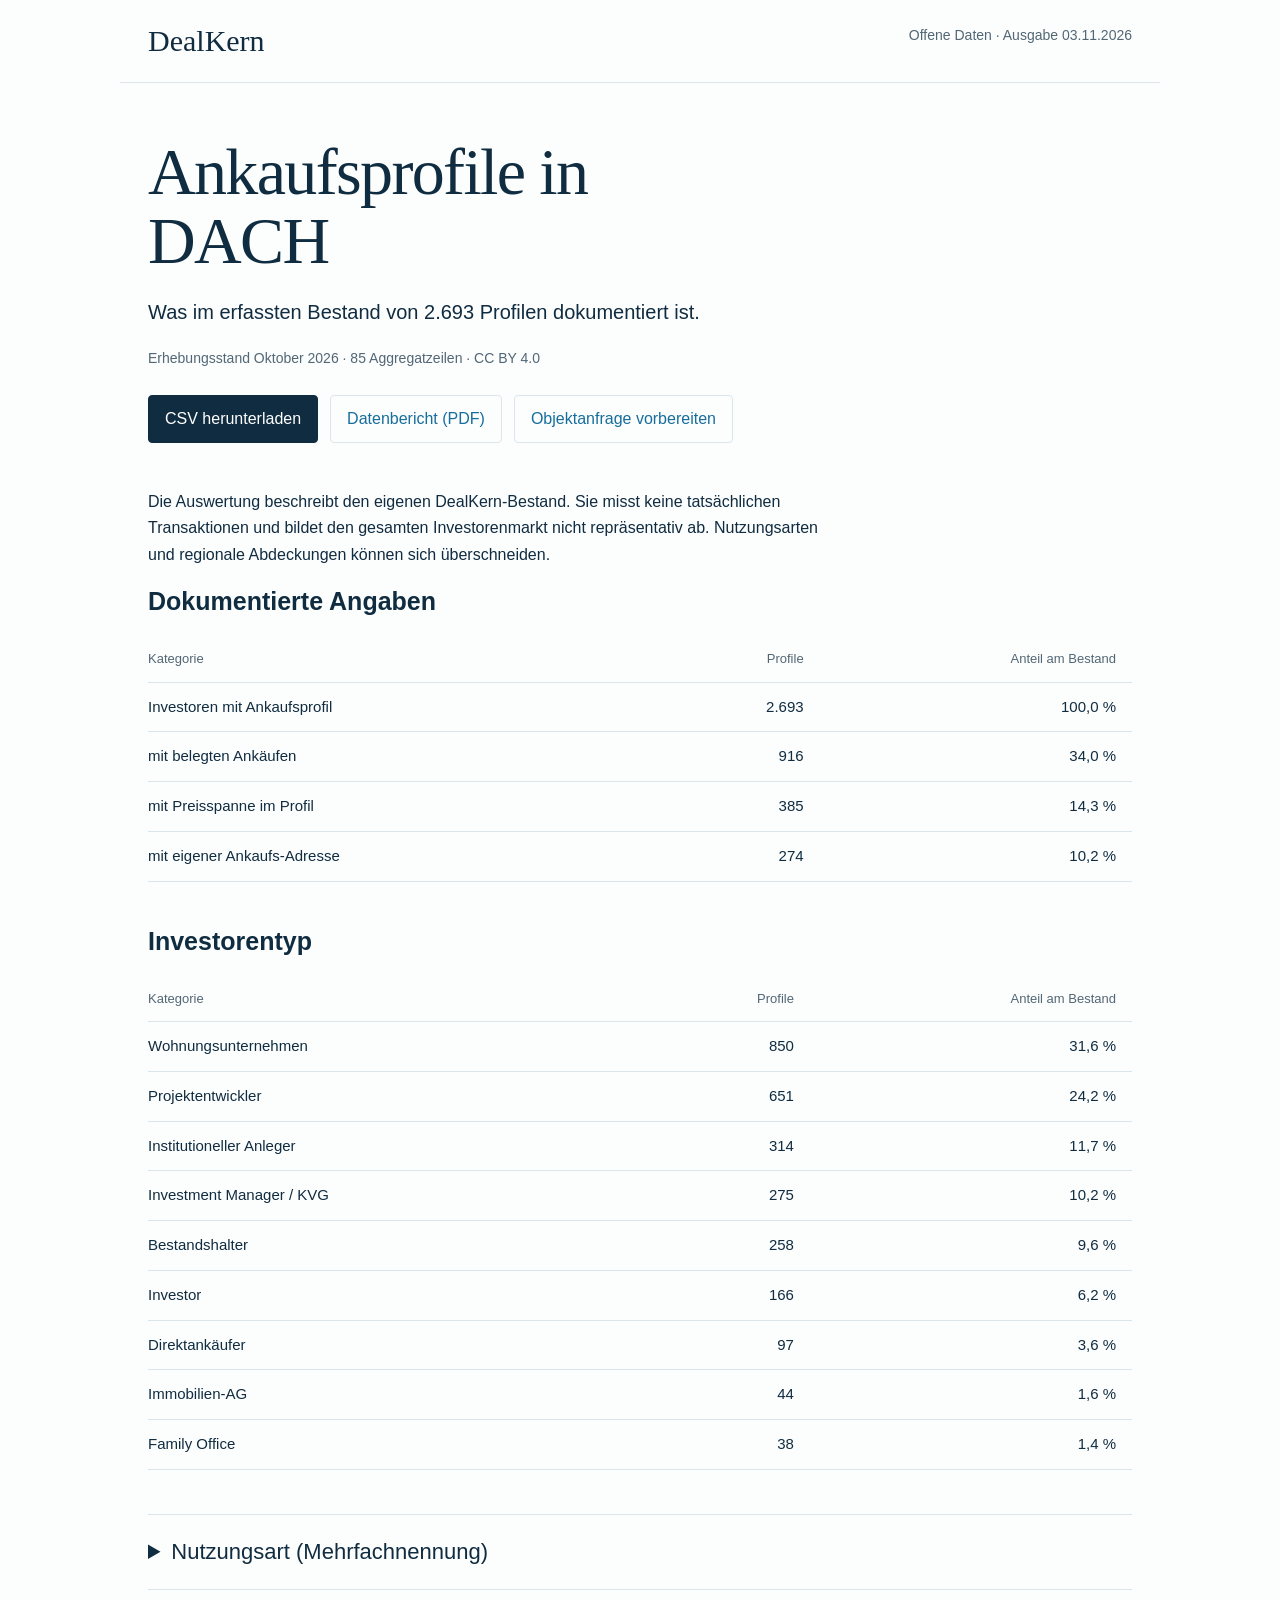
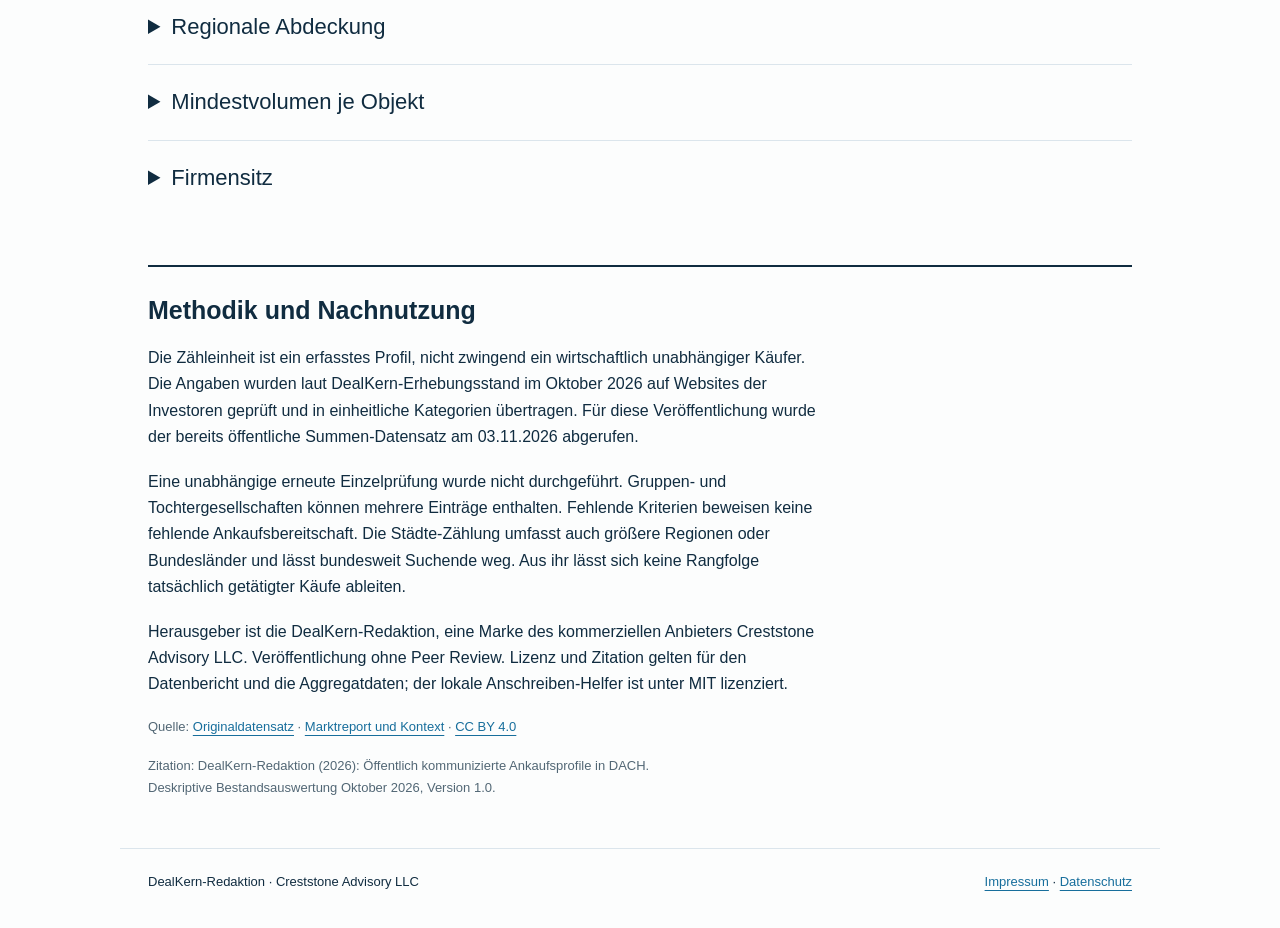
==== docs/index.html @ 505f051b "Publish aggregate research data and local inquiry helper" ====
<!doctype html><html lang="de"><head><meta charset="utf-8"><meta name="viewport" content="width=device-width,initial-scale=1"><title>Ankaufsprofile DACH 2026: offene Aggregatdaten | DealKern</title><meta name="description" content="85 offene Aggregatzeilen zu 2.693 erfassten Ankaufsprofilen: Investorentypen, Nutzungsarten und dokumentierte Kriterien. Mit Methodik, CSV und Datenbericht."><style>
:root{--ink:#102c40;--muted:#526775;--line:#dbe5ec;--accent:#176e9c}*{box-sizing:border-box}body{margin:0;color:var(--ink);background:#fcfdfd;font:16px/1.65 -apple-system,BlinkMacSystemFont,"Segoe UI",sans-serif}header,main,footer{max-width:1040px;margin:auto;padding-left:28px;padding-right:28px}header{padding-top:24px;padding-bottom:24px;display:flex;justify-content:space-between;gap:20px;border-bottom:1px solid var(--line)}.brand{font:30px Georgia,serif;color:var(--ink);text-decoration:none}.meta{color:var(--muted);font-size:14px}main{padding-top:54px}h1{font:clamp(38px,6vw,66px)/1.05 Georgia,serif;letter-spacing:-.025em;max-width:16ch;margin:0 0 20px}h2{font-size:25px;line-height:1.2;margin:0 0 20px;font-weight:600}p{max-width:76ch;margin:0 0 18px}.lede{font-size:20px;max-width:65ch}.actions{display:flex;flex-wrap:wrap;gap:12px;margin:25px 0 46px}a{color:var(--accent);text-underline-offset:4px}.actions a{padding:10px 16px;border:1px solid var(--line);border-radius:4px;text-decoration:none}.actions a:first-child{background:var(--ink);border-color:var(--ink);color:white}section{margin:0 0 44px}.scroll{overflow:auto}table{border-collapse:collapse;width:100%;font-size:15px}th,td{padding:12px 16px 12px 0;border-bottom:1px solid var(--line);text-align:left}thead th{font-size:13px;color:var(--muted);font-weight:500}tbody th{font-weight:400}td{text-align:right;font-variant-numeric:tabular-nums;white-space:nowrap}thead th:not(:first-child){text-align:right}details{border-top:1px solid var(--line);padding:19px 0}summary{font-size:22px;cursor:pointer}details .scroll{margin:20px 0}.method{border-top:2px solid var(--ink);padding-top:28px;margin-top:50px}.small{font-size:13px;color:var(--muted)}footer{margin-top:50px;padding-top:22px;padding-bottom:35px;border-top:1px solid var(--line);font-size:13px;display:flex;justify-content:space-between;gap:15px}a:focus-visible,summary:focus-visible{outline:2px solid var(--accent);outline-offset:5px}@media(max-width:600px){header,main,footer{padding-left:20px;padding-right:20px}header{flex-direction:column;gap:5px}main{padding-top:35px}.lede{font-size:18px}footer{flex-direction:column}th,td{font-size:13px}}@media(prefers-reduced-motion:no-preference){a{transition:background .12s,color .12s}}
</style></head><body><header><a class="brand" href="https://dealkern.com/?utm_source=github&utm_medium=referral&utm_campaign=offene-daten-2026">DealKern</a><span class="meta">Offene Daten · Ausgabe 03.11.2026</span></header><main><h1>Ankaufsprofile in DACH</h1><p class="lede">Was im erfassten Bestand von 2.693 Profilen dokumentiert ist.</p><p class="meta">Erhebungsstand Oktober 2026 · 85 Aggregatzeilen · CC BY 4.0</p><div class="actions"><a href="data/investorenmarkt-dach-2026.csv" download>CSV herunterladen</a><a href="data/ankaufsprofile-dach-2026-datenbericht.pdf">Datenbericht (PDF)</a><a href="objektanfrage/">Objektanfrage vorbereiten</a></div><p>Die Auswertung beschreibt den eigenen DealKern-Bestand. Sie misst keine tatsächlichen Transaktionen und bildet den gesamten Investorenmarkt nicht repräsentativ ab. Nutzungsarten und regionale Abdeckungen können sich überschneiden.</p><section><h2>Dokumentierte Angaben</h2><div class="scroll"><table><thead><tr><th>Kategorie</th><th>Profile</th><th>Anteil am Bestand</th></tr></thead><tbody><tr><th scope="row">Investoren mit Ankaufsprofil</th><td>2.693</td><td>100,0 %</td></tr><tr><th scope="row">mit belegten Ankäufen</th><td>916</td><td>34,0 %</td></tr><tr><th scope="row">mit Preisspanne im Profil</th><td>385</td><td>14,3 %</td></tr><tr><th scope="row">mit eigener Ankaufs-Adresse</th><td>274</td><td>10,2 %</td></tr></tbody></table></div></section><section><h2>Investorentyp</h2><div class="scroll"><table><thead><tr><th>Kategorie</th><th>Profile</th><th>Anteil am Bestand</th></tr></thead><tbody><tr><th scope="row">Wohnungsunternehmen</th><td>850</td><td>31,6 %</td></tr><tr><th scope="row">Projektentwickler</th><td>651</td><td>24,2 %</td></tr><tr><th scope="row">Institutioneller Anleger</th><td>314</td><td>11,7 %</td></tr><tr><th scope="row">Investment Manager / KVG</th><td>275</td><td>10,2 %</td></tr><tr><th scope="row">Bestandshalter</th><td>258</td><td>9,6 %</td></tr><tr><th scope="row">Investor</th><td>166</td><td>6,2 %</td></tr><tr><th scope="row">Direktankäufer</th><td>97</td><td>3,6 %</td></tr><tr><th scope="row">Immobilien-AG</th><td>44</td><td>1,6 %</td></tr><tr><th scope="row">Family Office</th><td>38</td><td>1,4 %</td></tr></tbody></table></div></section><details><summary>Nutzungsart (Mehrfachnennung)</summary><div class="scroll"><table><thead><tr><th>Kategorie</th><th>Profile</th><th>Anteil am Bestand</th></tr></thead><tbody><tr><th scope="row">Wohnen</th><td>1.984</td><td>73,7 %</td></tr><tr><th scope="row">Grundstücke/Projektentwicklung</th><td>713</td><td>26,5 %</td></tr><tr><th scope="row">Gewerbe/Unternehmensimmobilien</th><td>624</td><td>23,2 %</td></tr><tr><th scope="row">Büro</th><td>398</td><td>14,8 %</td></tr><tr><th scope="row">Mixed-Use</th><td>317</td><td>11,8 %</td></tr><tr><th scope="row">Einzelhandel</th><td>290</td><td>10,8 %</td></tr><tr><th scope="row">Logistik/Light Industrial</th><td>268</td><td>10,0 %</td></tr><tr><th scope="row">Hotel</th><td>203</td><td>7,5 %</td></tr><tr><th scope="row">Gesundheit/Pflege</th><td>161</td><td>6,0 %</td></tr><tr><th scope="row">Spezialimmobilien</th><td>107</td><td>4,0 %</td></tr><tr><th scope="row">Studentenwohnen</th><td>93</td><td>3,5 %</td></tr><tr><th scope="row">Micro-/Serviced Apartments</th><td>79</td><td>2,9 %</td></tr><tr><th scope="row">Parken</th><td>51</td><td>1,9 %</td></tr><tr><th scope="row">Infrastruktur/Energie</th><td>13</td><td>0,5 %</td></tr></tbody></table></div></details><details><summary>Regionale Abdeckung</summary><div class="scroll"><table><thead><tr><th>Kategorie</th><th>Profile</th><th>Anteil am Bestand</th></tr></thead><tbody><tr><th scope="row">Köln</th><td>283</td><td>10,5 %</td></tr><tr><th scope="row">Düsseldorf</th><td>281</td><td>10,4 %</td></tr><tr><th scope="row">München</th><td>272</td><td>10,1 %</td></tr><tr><th scope="row">Berlin</th><td>244</td><td>9,1 %</td></tr><tr><th scope="row">Stuttgart</th><td>236</td><td>8,8 %</td></tr><tr><th scope="row">Bonn</th><td>233</td><td>8,7 %</td></tr><tr><th scope="row">Essen</th><td>224</td><td>8,3 %</td></tr><tr><th scope="row">Duisburg</th><td>224</td><td>8,3 %</td></tr><tr><th scope="row">Münster</th><td>223</td><td>8,3 %</td></tr><tr><th scope="row">Dortmund</th><td>221</td><td>8,2 %</td></tr><tr><th scope="row">Bochum</th><td>221</td><td>8,2 %</td></tr><tr><th scope="row">Aachen</th><td>221</td><td>8,2 %</td></tr><tr><th scope="row">Wuppertal</th><td>220</td><td>8,2 %</td></tr><tr><th scope="row">Bielefeld</th><td>211</td><td>7,8 %</td></tr><tr><th scope="row">Nürnberg</th><td>194</td><td>7,2 %</td></tr><tr><th scope="row">Frankfurt</th><td>182</td><td>6,8 %</td></tr><tr><th scope="row">Mannheim</th><td>180</td><td>6,7 %</td></tr><tr><th scope="row">Karlsruhe</th><td>175</td><td>6,5 %</td></tr><tr><th scope="row">Augsburg</th><td>175</td><td>6,5 %</td></tr><tr><th scope="row">Regensburg</th><td>174</td><td>6,5 %</td></tr><tr><th scope="row">Heidelberg</th><td>172</td><td>6,4 %</td></tr><tr><th scope="row">Hamburg</th><td>170</td><td>6,3 %</td></tr><tr><th scope="row">Freiburg</th><td>168</td><td>6,2 %</td></tr><tr><th scope="row">Leipzig</th><td>136</td><td>5,1 %</td></tr><tr><th scope="row">Potsdam</th><td>132</td><td>4,9 %</td></tr><tr><th scope="row">Hannover</th><td>113</td><td>4,2 %</td></tr><tr><th scope="row">Wiesbaden</th><td>112</td><td>4,2 %</td></tr><tr><th scope="row">Dresden</th><td>106</td><td>3,9 %</td></tr><tr><th scope="row">Darmstadt</th><td>101</td><td>3,8 %</td></tr><tr><th scope="row">Erfurt</th><td>86</td><td>3,2 %</td></tr><tr><th scope="row">Braunschweig</th><td>84</td><td>3,1 %</td></tr><tr><th scope="row">Mainz</th><td>79</td><td>2,9 %</td></tr><tr><th scope="row">Jena</th><td>73</td><td>2,7 %</td></tr><tr><th scope="row">Wien</th><td>71</td><td>2,6 %</td></tr><tr><th scope="row">Chemnitz</th><td>68</td><td>2,5 %</td></tr><tr><th scope="row">Halle</th><td>67</td><td>2,5 %</td></tr><tr><th scope="row">Magdeburg</th><td>65</td><td>2,4 %</td></tr><tr><th scope="row">Rostock</th><td>61</td><td>2,3 %</td></tr><tr><th scope="row">Bremen</th><td>54</td><td>2,0 %</td></tr><tr><th scope="row">Kiel</th><td>52</td><td>1,9 %</td></tr><tr><th scope="row">Lübeck</th><td>46</td><td>1,7 %</td></tr><tr><th scope="row">Graz</th><td>22</td><td>0,8 %</td></tr><tr><th scope="row">Zürich</th><td>20</td><td>0,7 %</td></tr><tr><th scope="row">Linz</th><td>12</td><td>0,4 %</td></tr><tr><th scope="row">Salzburg</th><td>7</td><td>0,3 %</td></tr><tr><th scope="row">Bern</th><td>6</td><td>0,2 %</td></tr><tr><th scope="row">Basel</th><td>5</td><td>0,2 %</td></tr></tbody></table></div></details><details><summary>Mindestvolumen je Objekt</summary><div class="scroll"><table><thead><tr><th>Kategorie</th><th>Profile</th><th>Anteil am Bestand</th></tr></thead><tbody><tr><th scope="row">unter 1 Mio. €</th><td>53</td><td>2,0 %</td></tr><tr><th scope="row">1 bis unter 5 Mio. €</th><td>118</td><td>4,4 %</td></tr><tr><th scope="row">5 bis unter 10 Mio. €</th><td>59</td><td>2,2 %</td></tr><tr><th scope="row">10 bis unter 25 Mio. €</th><td>81</td><td>3,0 %</td></tr><tr><th scope="row">25 Mio. € und mehr</th><td>10</td><td>0,4 %</td></tr></tbody></table></div></details><details><summary>Firmensitz</summary><div class="scroll"><table><thead><tr><th>Kategorie</th><th>Profile</th><th>Anteil am Bestand</th></tr></thead><tbody><tr><th scope="row">Deutschland</th><td>2.129</td><td>79,1 %</td></tr><tr><th scope="row">Österreich</th><td>294</td><td>10,9 %</td></tr><tr><th scope="row">Schweiz</th><td>131</td><td>4,9 %</td></tr><tr><th scope="row">anderes Land</th><td>85</td><td>3,2 %</td></tr><tr><th scope="row">unbekannt</th><td>42</td><td>1,6 %</td></tr><tr><th scope="row">Luxemburg</th><td>12</td><td>0,4 %</td></tr></tbody></table></div></details><section class="method" id="methodik"><h2>Methodik und Nachnutzung</h2><p>Die Zähleinheit ist ein erfasstes Profil, nicht zwingend ein wirtschaftlich unabhängiger Käufer. Die Angaben wurden laut DealKern-Erhebungsstand im Oktober 2026 auf Websites der Investoren geprüft und in einheitliche Kategorien übertragen. Für diese Veröffentlichung wurde der bereits öffentliche Summen-Datensatz am 03.11.2026 abgerufen.</p><p>Eine unabhängige erneute Einzelprüfung wurde nicht durchgeführt. Gruppen- und Tochtergesellschaften können mehrere Einträge enthalten. Fehlende Kriterien beweisen keine fehlende Ankaufsbereitschaft. Die Städte-Zählung umfasst auch größere Regionen oder Bundesländer und lässt bundesweit Suchende weg. Aus ihr lässt sich keine Rangfolge tatsächlich getätigter Käufe ableiten.</p><p>Herausgeber ist die DealKern-Redaktion, eine Marke des kommerziellen Anbieters Creststone Advisory LLC. Veröffentlichung ohne Peer Review. Lizenz und Zitation gelten für den Datenbericht und die Aggregatdaten; der lokale Anschreiben-Helfer ist unter MIT lizenziert.</p><p class="small">Quelle: <a href="https://dealkern.com/daten/investorenmarkt-2026.csv">Originaldatensatz</a> · <a href="https://dealkern.com/marktreport-2026?utm_source=github&utm_medium=referral&utm_campaign=offene-daten-2026">Marktreport und Kontext</a> · <a href="https://creativecommons.org/licenses/by/4.0/">CC BY 4.0</a></p><p class="small">Zitation: DealKern-Redaktion (2026): Öffentlich kommunizierte Ankaufsprofile in DACH. Deskriptive Bestandsauswertung Oktober 2026, Version 1.0.</p></section></main><footer><span>DealKern-Redaktion · Creststone Advisory LLC</span><span><a href="https://dealkern.com/impressum">Impressum</a> · <a href="https://dealkern.com/datenschutz">Datenschutz</a></span></footer></body></html>
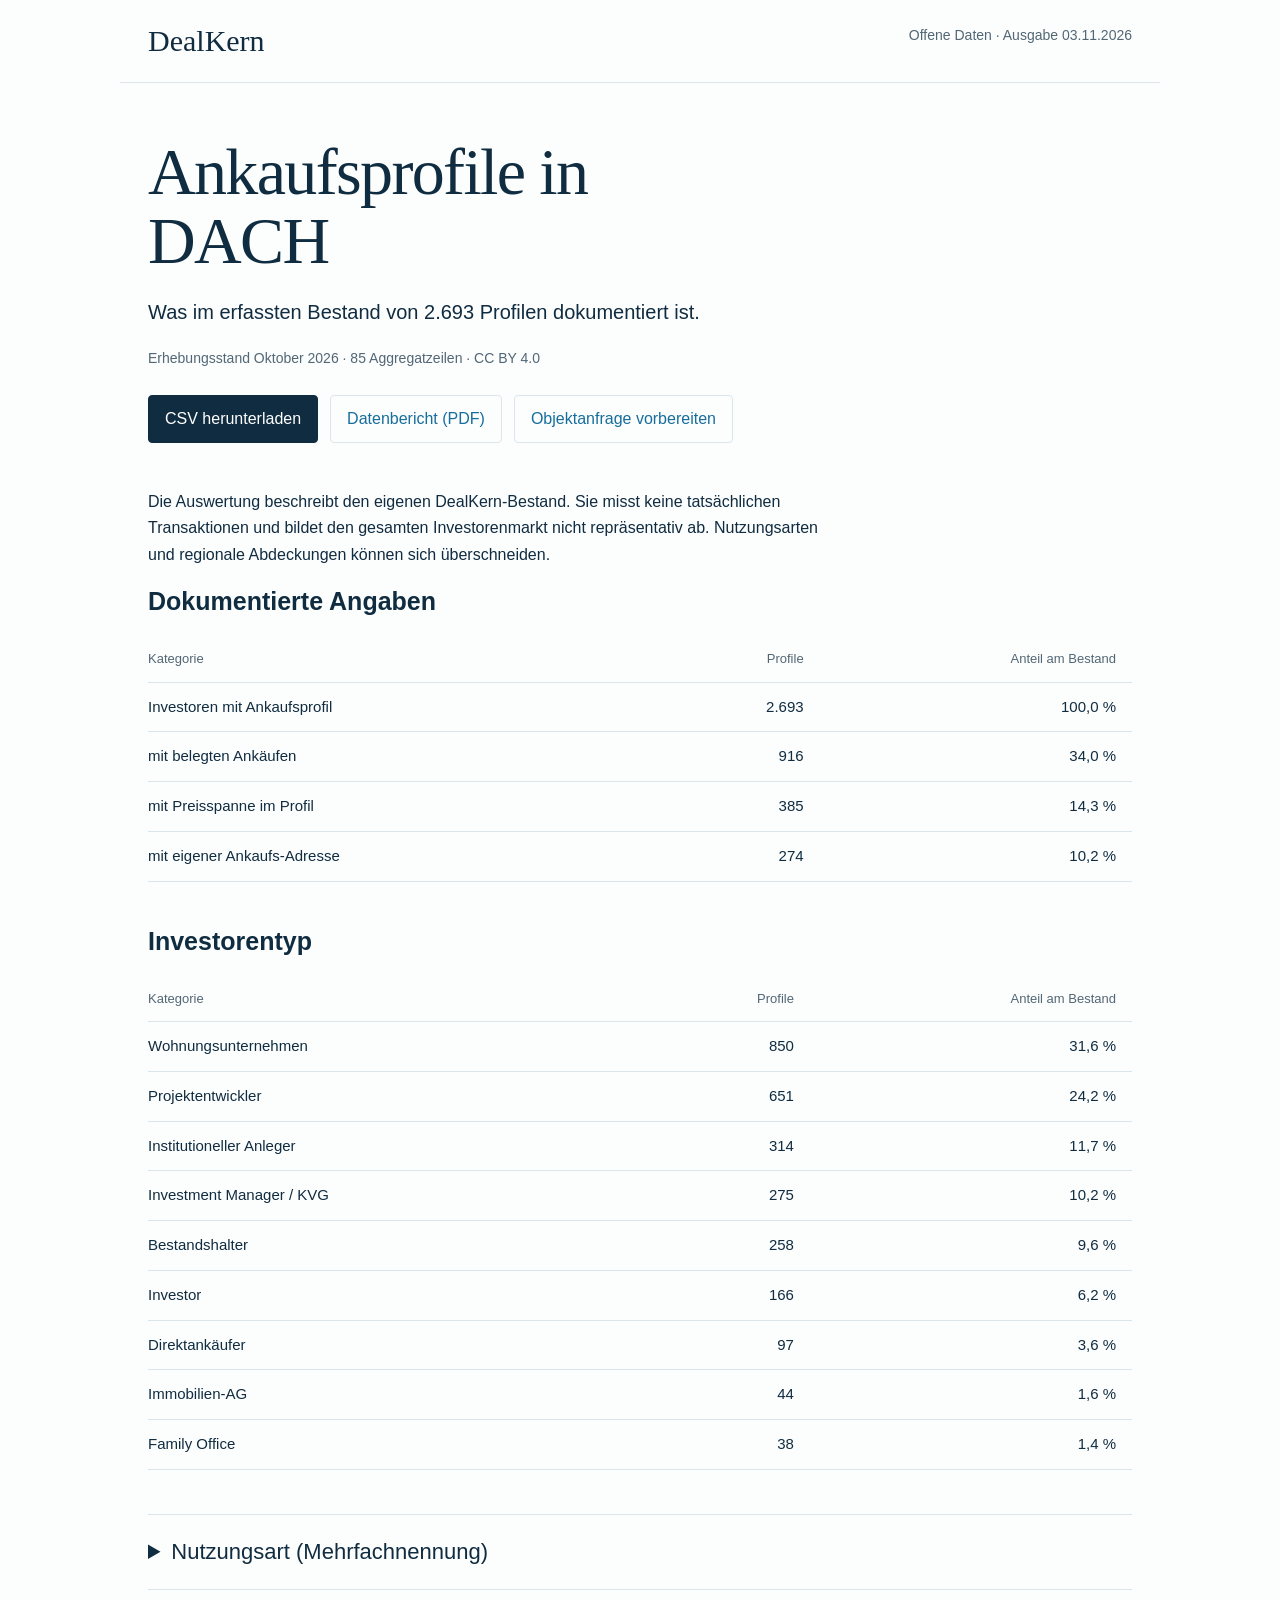
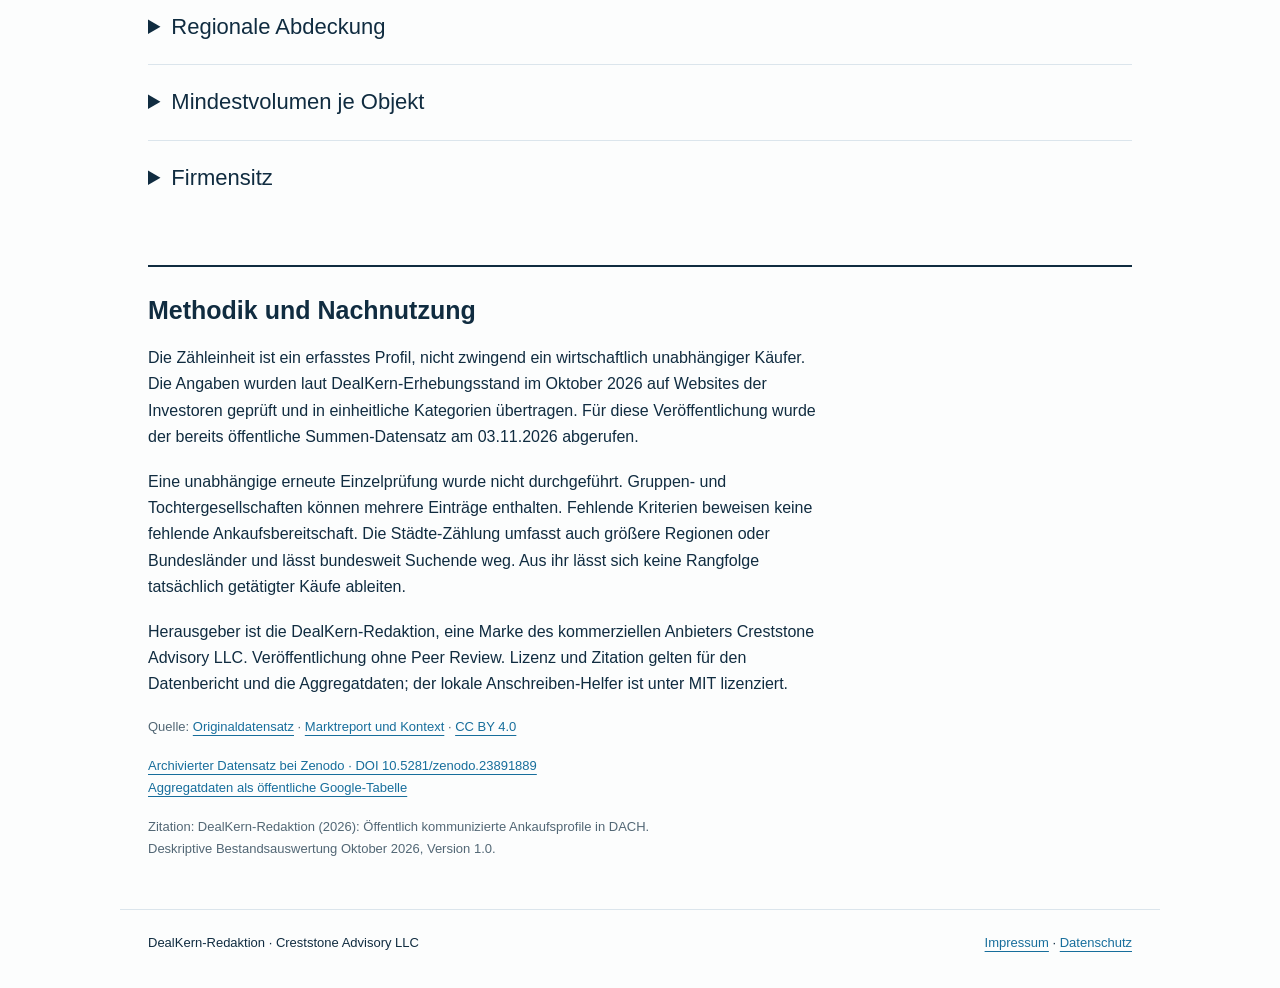
==== commit 302dc3f5: "Link archived Zenodo dataset and published Google table" ====
--- a/docs/index.html
+++ b/docs/index.html
@@ -1,3 +1,3 @@
-<!doctype html><html lang="de"><head><meta charset="utf-8"><meta name="viewport" content="width=device-width,initial-scale=1"><title>Ankaufsprofile DACH 2026: offene Aggregatdaten | DealKern</title><meta name="description" content="85 offene Aggregatzeilen zu 2.693 erfassten Ankaufsprofilen: Investorentypen, Nutzungsarten und dokumentierte Kriterien. Mit Methodik, CSV und Datenbericht."><style>
+<!doctype html><html lang="de"><head><meta charset="utf-8"><meta name="viewport" content="width=device-width,initial-scale=1"><title>Ankaufsprofile DACH 2026: offene Aggregatdaten | DealKern</title><link rel="canonical" href="https://konradbi.github.io/dealkern-open-data/"><meta name="description" content="85 offene Aggregatzeilen zu 2.693 erfassten Ankaufsprofilen: Investorentypen, Nutzungsarten und dokumentierte Kriterien. Mit Methodik, CSV und Datenbericht."><style>
 :root{--ink:#102c40;--muted:#526775;--line:#dbe5ec;--accent:#176e9c}*{box-sizing:border-box}body{margin:0;color:var(--ink);background:#fcfdfd;font:16px/1.65 -apple-system,BlinkMacSystemFont,"Segoe UI",sans-serif}header,main,footer{max-width:1040px;margin:auto;padding-left:28px;padding-right:28px}header{padding-top:24px;padding-bottom:24px;display:flex;justify-content:space-between;gap:20px;border-bottom:1px solid var(--line)}.brand{font:30px Georgia,serif;color:var(--ink);text-decoration:none}.meta{color:var(--muted);font-size:14px}main{padding-top:54px}h1{font:clamp(38px,6vw,66px)/1.05 Georgia,serif;letter-spacing:-.025em;max-width:16ch;margin:0 0 20px}h2{font-size:25px;line-height:1.2;margin:0 0 20px;font-weight:600}p{max-width:76ch;margin:0 0 18px}.lede{font-size:20px;max-width:65ch}.actions{display:flex;flex-wrap:wrap;gap:12px;margin:25px 0 46px}a{color:var(--accent);text-underline-offset:4px}.actions a{padding:10px 16px;border:1px solid var(--line);border-radius:4px;text-decoration:none}.actions a:first-child{background:var(--ink);border-color:var(--ink);color:white}section{margin:0 0 44px}.scroll{overflow:auto}table{border-collapse:collapse;width:100%;font-size:15px}th,td{padding:12px 16px 12px 0;border-bottom:1px solid var(--line);text-align:left}thead th{font-size:13px;color:var(--muted);font-weight:500}tbody th{font-weight:400}td{text-align:right;font-variant-numeric:tabular-nums;white-space:nowrap}thead th:not(:first-child){text-align:right}details{border-top:1px solid var(--line);padding:19px 0}summary{font-size:22px;cursor:pointer}details .scroll{margin:20px 0}.method{border-top:2px solid var(--ink);padding-top:28px;margin-top:50px}.small{font-size:13px;color:var(--muted)}footer{margin-top:50px;padding-top:22px;padding-bottom:35px;border-top:1px solid var(--line);font-size:13px;display:flex;justify-content:space-between;gap:15px}a:focus-visible,summary:focus-visible{outline:2px solid var(--accent);outline-offset:5px}@media(max-width:600px){header,main,footer{padding-left:20px;padding-right:20px}header{flex-direction:column;gap:5px}main{padding-top:35px}.lede{font-size:18px}footer{flex-direction:column}th,td{font-size:13px}}@media(prefers-reduced-motion:no-preference){a{transition:background .12s,color .12s}}
-</style></head><body><header><a class="brand" href="https://dealkern.com/?utm_source=github&utm_medium=referral&utm_campaign=offene-daten-2026">DealKern</a><span class="meta">Offene Daten · Ausgabe 03.11.2026</span></header><main><h1>Ankaufsprofile in DACH</h1><p class="lede">Was im erfassten Bestand von 2.693 Profilen dokumentiert ist.</p><p class="meta">Erhebungsstand Oktober 2026 · 85 Aggregatzeilen · CC BY 4.0</p><div class="actions"><a href="data/investorenmarkt-dach-2026.csv" download>CSV herunterladen</a><a href="data/ankaufsprofile-dach-2026-datenbericht.pdf">Datenbericht (PDF)</a><a href="objektanfrage/">Objektanfrage vorbereiten</a></div><p>Die Auswertung beschreibt den eigenen DealKern-Bestand. Sie misst keine tatsächlichen Transaktionen und bildet den gesamten Investorenmarkt nicht repräsentativ ab. Nutzungsarten und regionale Abdeckungen können sich überschneiden.</p><section><h2>Dokumentierte Angaben</h2><div class="scroll"><table><thead><tr><th>Kategorie</th><th>Profile</th><th>Anteil am Bestand</th></tr></thead><tbody><tr><th scope="row">Investoren mit Ankaufsprofil</th><td>2.693</td><td>100,0 %</td></tr><tr><th scope="row">mit belegten Ankäufen</th><td>916</td><td>34,0 %</td></tr><tr><th scope="row">mit Preisspanne im Profil</th><td>385</td><td>14,3 %</td></tr><tr><th scope="row">mit eigener Ankaufs-Adresse</th><td>274</td><td>10,2 %</td></tr></tbody></table></div></section><section><h2>Investorentyp</h2><div class="scroll"><table><thead><tr><th>Kategorie</th><th>Profile</th><th>Anteil am Bestand</th></tr></thead><tbody><tr><th scope="row">Wohnungsunternehmen</th><td>850</td><td>31,6 %</td></tr><tr><th scope="row">Projektentwickler</th><td>651</td><td>24,2 %</td></tr><tr><th scope="row">Institutioneller Anleger</th><td>314</td><td>11,7 %</td></tr><tr><th scope="row">Investment Manager / KVG</th><td>275</td><td>10,2 %</td></tr><tr><th scope="row">Bestandshalter</th><td>258</td><td>9,6 %</td></tr><tr><th scope="row">Investor</th><td>166</td><td>6,2 %</td></tr><tr><th scope="row">Direktankäufer</th><td>97</td><td>3,6 %</td></tr><tr><th scope="row">Immobilien-AG</th><td>44</td><td>1,6 %</td></tr><tr><th scope="row">Family Office</th><td>38</td><td>1,4 %</td></tr></tbody></table></div></section><details><summary>Nutzungsart (Mehrfachnennung)</summary><div class="scroll"><table><thead><tr><th>Kategorie</th><th>Profile</th><th>Anteil am Bestand</th></tr></thead><tbody><tr><th scope="row">Wohnen</th><td>1.984</td><td>73,7 %</td></tr><tr><th scope="row">Grundstücke/Projektentwicklung</th><td>713</td><td>26,5 %</td></tr><tr><th scope="row">Gewerbe/Unternehmensimmobilien</th><td>624</td><td>23,2 %</td></tr><tr><th scope="row">Büro</th><td>398</td><td>14,8 %</td></tr><tr><th scope="row">Mixed-Use</th><td>317</td><td>11,8 %</td></tr><tr><th scope="row">Einzelhandel</th><td>290</td><td>10,8 %</td></tr><tr><th scope="row">Logistik/Light Industrial</th><td>268</td><td>10,0 %</td></tr><tr><th scope="row">Hotel</th><td>203</td><td>7,5 %</td></tr><tr><th scope="row">Gesundheit/Pflege</th><td>161</td><td>6,0 %</td></tr><tr><th scope="row">Spezialimmobilien</th><td>107</td><td>4,0 %</td></tr><tr><th scope="row">Studentenwohnen</th><td>93</td><td>3,5 %</td></tr><tr><th scope="row">Micro-/Serviced Apartments</th><td>79</td><td>2,9 %</td></tr><tr><th scope="row">Parken</th><td>51</td><td>1,9 %</td></tr><tr><th scope="row">Infrastruktur/Energie</th><td>13</td><td>0,5 %</td></tr></tbody></table></div></details><details><summary>Regionale Abdeckung</summary><div class="scroll"><table><thead><tr><th>Kategorie</th><th>Profile</th><th>Anteil am Bestand</th></tr></thead><tbody><tr><th scope="row">Köln</th><td>283</td><td>10,5 %</td></tr><tr><th scope="row">Düsseldorf</th><td>281</td><td>10,4 %</td></tr><tr><th scope="row">München</th><td>272</td><td>10,1 %</td></tr><tr><th scope="row">Berlin</th><td>244</td><td>9,1 %</td></tr><tr><th scope="row">Stuttgart</th><td>236</td><td>8,8 %</td></tr><tr><th scope="row">Bonn</th><td>233</td><td>8,7 %</td></tr><tr><th scope="row">Essen</th><td>224</td><td>8,3 %</td></tr><tr><th scope="row">Duisburg</th><td>224</td><td>8,3 %</td></tr><tr><th scope="row">Münster</th><td>223</td><td>8,3 %</td></tr><tr><th scope="row">Dortmund</th><td>221</td><td>8,2 %</td></tr><tr><th scope="row">Bochum</th><td>221</td><td>8,2 %</td></tr><tr><th scope="row">Aachen</th><td>221</td><td>8,2 %</td></tr><tr><th scope="row">Wuppertal</th><td>220</td><td>8,2 %</td></tr><tr><th scope="row">Bielefeld</th><td>211</td><td>7,8 %</td></tr><tr><th scope="row">Nürnberg</th><td>194</td><td>7,2 %</td></tr><tr><th scope="row">Frankfurt</th><td>182</td><td>6,8 %</td></tr><tr><th scope="row">Mannheim</th><td>180</td><td>6,7 %</td></tr><tr><th scope="row">Karlsruhe</th><td>175</td><td>6,5 %</td></tr><tr><th scope="row">Augsburg</th><td>175</td><td>6,5 %</td></tr><tr><th scope="row">Regensburg</th><td>174</td><td>6,5 %</td></tr><tr><th scope="row">Heidelberg</th><td>172</td><td>6,4 %</td></tr><tr><th scope="row">Hamburg</th><td>170</td><td>6,3 %</td></tr><tr><th scope="row">Freiburg</th><td>168</td><td>6,2 %</td></tr><tr><th scope="row">Leipzig</th><td>136</td><td>5,1 %</td></tr><tr><th scope="row">Potsdam</th><td>132</td><td>4,9 %</td></tr><tr><th scope="row">Hannover</th><td>113</td><td>4,2 %</td></tr><tr><th scope="row">Wiesbaden</th><td>112</td><td>4,2 %</td></tr><tr><th scope="row">Dresden</th><td>106</td><td>3,9 %</td></tr><tr><th scope="row">Darmstadt</th><td>101</td><td>3,8 %</td></tr><tr><th scope="row">Erfurt</th><td>86</td><td>3,2 %</td></tr><tr><th scope="row">Braunschweig</th><td>84</td><td>3,1 %</td></tr><tr><th scope="row">Mainz</th><td>79</td><td>2,9 %</td></tr><tr><th scope="row">Jena</th><td>73</td><td>2,7 %</td></tr><tr><th scope="row">Wien</th><td>71</td><td>2,6 %</td></tr><tr><th scope="row">Chemnitz</th><td>68</td><td>2,5 %</td></tr><tr><th scope="row">Halle</th><td>67</td><td>2,5 %</td></tr><tr><th scope="row">Magdeburg</th><td>65</td><td>2,4 %</td></tr><tr><th scope="row">Rostock</th><td>61</td><td>2,3 %</td></tr><tr><th scope="row">Bremen</th><td>54</td><td>2,0 %</td></tr><tr><th scope="row">Kiel</th><td>52</td><td>1,9 %</td></tr><tr><th scope="row">Lübeck</th><td>46</td><td>1,7 %</td></tr><tr><th scope="row">Graz</th><td>22</td><td>0,8 %</td></tr><tr><th scope="row">Zürich</th><td>20</td><td>0,7 %</td></tr><tr><th scope="row">Linz</th><td>12</td><td>0,4 %</td></tr><tr><th scope="row">Salzburg</th><td>7</td><td>0,3 %</td></tr><tr><th scope="row">Bern</th><td>6</td><td>0,2 %</td></tr><tr><th scope="row">Basel</th><td>5</td><td>0,2 %</td></tr></tbody></table></div></details><details><summary>Mindestvolumen je Objekt</summary><div class="scroll"><table><thead><tr><th>Kategorie</th><th>Profile</th><th>Anteil am Bestand</th></tr></thead><tbody><tr><th scope="row">unter 1 Mio. €</th><td>53</td><td>2,0 %</td></tr><tr><th scope="row">1 bis unter 5 Mio. €</th><td>118</td><td>4,4 %</td></tr><tr><th scope="row">5 bis unter 10 Mio. €</th><td>59</td><td>2,2 %</td></tr><tr><th scope="row">10 bis unter 25 Mio. €</th><td>81</td><td>3,0 %</td></tr><tr><th scope="row">25 Mio. € und mehr</th><td>10</td><td>0,4 %</td></tr></tbody></table></div></details><details><summary>Firmensitz</summary><div class="scroll"><table><thead><tr><th>Kategorie</th><th>Profile</th><th>Anteil am Bestand</th></tr></thead><tbody><tr><th scope="row">Deutschland</th><td>2.129</td><td>79,1 %</td></tr><tr><th scope="row">Österreich</th><td>294</td><td>10,9 %</td></tr><tr><th scope="row">Schweiz</th><td>131</td><td>4,9 %</td></tr><tr><th scope="row">anderes Land</th><td>85</td><td>3,2 %</td></tr><tr><th scope="row">unbekannt</th><td>42</td><td>1,6 %</td></tr><tr><th scope="row">Luxemburg</th><td>12</td><td>0,4 %</td></tr></tbody></table></div></details><section class="method" id="methodik"><h2>Methodik und Nachnutzung</h2><p>Die Zähleinheit ist ein erfasstes Profil, nicht zwingend ein wirtschaftlich unabhängiger Käufer. Die Angaben wurden laut DealKern-Erhebungsstand im Oktober 2026 auf Websites der Investoren geprüft und in einheitliche Kategorien übertragen. Für diese Veröffentlichung wurde der bereits öffentliche Summen-Datensatz am 03.11.2026 abgerufen.</p><p>Eine unabhängige erneute Einzelprüfung wurde nicht durchgeführt. Gruppen- und Tochtergesellschaften können mehrere Einträge enthalten. Fehlende Kriterien beweisen keine fehlende Ankaufsbereitschaft. Die Städte-Zählung umfasst auch größere Regionen oder Bundesländer und lässt bundesweit Suchende weg. Aus ihr lässt sich keine Rangfolge tatsächlich getätigter Käufe ableiten.</p><p>Herausgeber ist die DealKern-Redaktion, eine Marke des kommerziellen Anbieters Creststone Advisory LLC. Veröffentlichung ohne Peer Review. Lizenz und Zitation gelten für den Datenbericht und die Aggregatdaten; der lokale Anschreiben-Helfer ist unter MIT lizenziert.</p><p class="small">Quelle: <a href="https://dealkern.com/daten/investorenmarkt-2026.csv">Originaldatensatz</a> · <a href="https://dealkern.com/marktreport-2026?utm_source=github&utm_medium=referral&utm_campaign=offene-daten-2026">Marktreport und Kontext</a> · <a href="https://creativecommons.org/licenses/by/4.0/">CC BY 4.0</a></p><p class="small">Zitation: DealKern-Redaktion (2026): Öffentlich kommunizierte Ankaufsprofile in DACH. Deskriptive Bestandsauswertung Oktober 2026, Version 1.0.</p></section></main><footer><span>DealKern-Redaktion · Creststone Advisory LLC</span><span><a href="https://dealkern.com/impressum">Impressum</a> · <a href="https://dealkern.com/datenschutz">Datenschutz</a></span></footer></body></html>+</style></head><body><header><a class="brand" href="https://dealkern.com/?utm_source=github&utm_medium=referral&utm_campaign=offene-daten-2026">DealKern</a><span class="meta">Offene Daten · Ausgabe 03.11.2026</span></header><main><h1>Ankaufsprofile in DACH</h1><p class="lede">Was im erfassten Bestand von 2.693 Profilen dokumentiert ist.</p><p class="meta">Erhebungsstand Oktober 2026 · 85 Aggregatzeilen · CC BY 4.0</p><div class="actions"><a href="data/investorenmarkt-dach-2026.csv" download>CSV herunterladen</a><a href="data/ankaufsprofile-dach-2026-datenbericht.pdf">Datenbericht (PDF)</a><a href="objektanfrage/">Objektanfrage vorbereiten</a></div><p>Die Auswertung beschreibt den eigenen DealKern-Bestand. Sie misst keine tatsächlichen Transaktionen und bildet den gesamten Investorenmarkt nicht repräsentativ ab. Nutzungsarten und regionale Abdeckungen können sich überschneiden.</p><section><h2>Dokumentierte Angaben</h2><div class="scroll"><table><thead><tr><th>Kategorie</th><th>Profile</th><th>Anteil am Bestand</th></tr></thead><tbody><tr><th scope="row">Investoren mit Ankaufsprofil</th><td>2.693</td><td>100,0 %</td></tr><tr><th scope="row">mit belegten Ankäufen</th><td>916</td><td>34,0 %</td></tr><tr><th scope="row">mit Preisspanne im Profil</th><td>385</td><td>14,3 %</td></tr><tr><th scope="row">mit eigener Ankaufs-Adresse</th><td>274</td><td>10,2 %</td></tr></tbody></table></div></section><section><h2>Investorentyp</h2><div class="scroll"><table><thead><tr><th>Kategorie</th><th>Profile</th><th>Anteil am Bestand</th></tr></thead><tbody><tr><th scope="row">Wohnungsunternehmen</th><td>850</td><td>31,6 %</td></tr><tr><th scope="row">Projektentwickler</th><td>651</td><td>24,2 %</td></tr><tr><th scope="row">Institutioneller Anleger</th><td>314</td><td>11,7 %</td></tr><tr><th scope="row">Investment Manager / KVG</th><td>275</td><td>10,2 %</td></tr><tr><th scope="row">Bestandshalter</th><td>258</td><td>9,6 %</td></tr><tr><th scope="row">Investor</th><td>166</td><td>6,2 %</td></tr><tr><th scope="row">Direktankäufer</th><td>97</td><td>3,6 %</td></tr><tr><th scope="row">Immobilien-AG</th><td>44</td><td>1,6 %</td></tr><tr><th scope="row">Family Office</th><td>38</td><td>1,4 %</td></tr></tbody></table></div></section><details><summary>Nutzungsart (Mehrfachnennung)</summary><div class="scroll"><table><thead><tr><th>Kategorie</th><th>Profile</th><th>Anteil am Bestand</th></tr></thead><tbody><tr><th scope="row">Wohnen</th><td>1.984</td><td>73,7 %</td></tr><tr><th scope="row">Grundstücke/Projektentwicklung</th><td>713</td><td>26,5 %</td></tr><tr><th scope="row">Gewerbe/Unternehmensimmobilien</th><td>624</td><td>23,2 %</td></tr><tr><th scope="row">Büro</th><td>398</td><td>14,8 %</td></tr><tr><th scope="row">Mixed-Use</th><td>317</td><td>11,8 %</td></tr><tr><th scope="row">Einzelhandel</th><td>290</td><td>10,8 %</td></tr><tr><th scope="row">Logistik/Light Industrial</th><td>268</td><td>10,0 %</td></tr><tr><th scope="row">Hotel</th><td>203</td><td>7,5 %</td></tr><tr><th scope="row">Gesundheit/Pflege</th><td>161</td><td>6,0 %</td></tr><tr><th scope="row">Spezialimmobilien</th><td>107</td><td>4,0 %</td></tr><tr><th scope="row">Studentenwohnen</th><td>93</td><td>3,5 %</td></tr><tr><th scope="row">Micro-/Serviced Apartments</th><td>79</td><td>2,9 %</td></tr><tr><th scope="row">Parken</th><td>51</td><td>1,9 %</td></tr><tr><th scope="row">Infrastruktur/Energie</th><td>13</td><td>0,5 %</td></tr></tbody></table></div></details><details><summary>Regionale Abdeckung</summary><div class="scroll"><table><thead><tr><th>Kategorie</th><th>Profile</th><th>Anteil am Bestand</th></tr></thead><tbody><tr><th scope="row">Köln</th><td>283</td><td>10,5 %</td></tr><tr><th scope="row">Düsseldorf</th><td>281</td><td>10,4 %</td></tr><tr><th scope="row">München</th><td>272</td><td>10,1 %</td></tr><tr><th scope="row">Berlin</th><td>244</td><td>9,1 %</td></tr><tr><th scope="row">Stuttgart</th><td>236</td><td>8,8 %</td></tr><tr><th scope="row">Bonn</th><td>233</td><td>8,7 %</td></tr><tr><th scope="row">Essen</th><td>224</td><td>8,3 %</td></tr><tr><th scope="row">Duisburg</th><td>224</td><td>8,3 %</td></tr><tr><th scope="row">Münster</th><td>223</td><td>8,3 %</td></tr><tr><th scope="row">Dortmund</th><td>221</td><td>8,2 %</td></tr><tr><th scope="row">Bochum</th><td>221</td><td>8,2 %</td></tr><tr><th scope="row">Aachen</th><td>221</td><td>8,2 %</td></tr><tr><th scope="row">Wuppertal</th><td>220</td><td>8,2 %</td></tr><tr><th scope="row">Bielefeld</th><td>211</td><td>7,8 %</td></tr><tr><th scope="row">Nürnberg</th><td>194</td><td>7,2 %</td></tr><tr><th scope="row">Frankfurt</th><td>182</td><td>6,8 %</td></tr><tr><th scope="row">Mannheim</th><td>180</td><td>6,7 %</td></tr><tr><th scope="row">Karlsruhe</th><td>175</td><td>6,5 %</td></tr><tr><th scope="row">Augsburg</th><td>175</td><td>6,5 %</td></tr><tr><th scope="row">Regensburg</th><td>174</td><td>6,5 %</td></tr><tr><th scope="row">Heidelberg</th><td>172</td><td>6,4 %</td></tr><tr><th scope="row">Hamburg</th><td>170</td><td>6,3 %</td></tr><tr><th scope="row">Freiburg</th><td>168</td><td>6,2 %</td></tr><tr><th scope="row">Leipzig</th><td>136</td><td>5,1 %</td></tr><tr><th scope="row">Potsdam</th><td>132</td><td>4,9 %</td></tr><tr><th scope="row">Hannover</th><td>113</td><td>4,2 %</td></tr><tr><th scope="row">Wiesbaden</th><td>112</td><td>4,2 %</td></tr><tr><th scope="row">Dresden</th><td>106</td><td>3,9 %</td></tr><tr><th scope="row">Darmstadt</th><td>101</td><td>3,8 %</td></tr><tr><th scope="row">Erfurt</th><td>86</td><td>3,2 %</td></tr><tr><th scope="row">Braunschweig</th><td>84</td><td>3,1 %</td></tr><tr><th scope="row">Mainz</th><td>79</td><td>2,9 %</td></tr><tr><th scope="row">Jena</th><td>73</td><td>2,7 %</td></tr><tr><th scope="row">Wien</th><td>71</td><td>2,6 %</td></tr><tr><th scope="row">Chemnitz</th><td>68</td><td>2,5 %</td></tr><tr><th scope="row">Halle</th><td>67</td><td>2,5 %</td></tr><tr><th scope="row">Magdeburg</th><td>65</td><td>2,4 %</td></tr><tr><th scope="row">Rostock</th><td>61</td><td>2,3 %</td></tr><tr><th scope="row">Bremen</th><td>54</td><td>2,0 %</td></tr><tr><th scope="row">Kiel</th><td>52</td><td>1,9 %</td></tr><tr><th scope="row">Lübeck</th><td>46</td><td>1,7 %</td></tr><tr><th scope="row">Graz</th><td>22</td><td>0,8 %</td></tr><tr><th scope="row">Zürich</th><td>20</td><td>0,7 %</td></tr><tr><th scope="row">Linz</th><td>12</td><td>0,4 %</td></tr><tr><th scope="row">Salzburg</th><td>7</td><td>0,3 %</td></tr><tr><th scope="row">Bern</th><td>6</td><td>0,2 %</td></tr><tr><th scope="row">Basel</th><td>5</td><td>0,2 %</td></tr></tbody></table></div></details><details><summary>Mindestvolumen je Objekt</summary><div class="scroll"><table><thead><tr><th>Kategorie</th><th>Profile</th><th>Anteil am Bestand</th></tr></thead><tbody><tr><th scope="row">unter 1 Mio. €</th><td>53</td><td>2,0 %</td></tr><tr><th scope="row">1 bis unter 5 Mio. €</th><td>118</td><td>4,4 %</td></tr><tr><th scope="row">5 bis unter 10 Mio. €</th><td>59</td><td>2,2 %</td></tr><tr><th scope="row">10 bis unter 25 Mio. €</th><td>81</td><td>3,0 %</td></tr><tr><th scope="row">25 Mio. € und mehr</th><td>10</td><td>0,4 %</td></tr></tbody></table></div></details><details><summary>Firmensitz</summary><div class="scroll"><table><thead><tr><th>Kategorie</th><th>Profile</th><th>Anteil am Bestand</th></tr></thead><tbody><tr><th scope="row">Deutschland</th><td>2.129</td><td>79,1 %</td></tr><tr><th scope="row">Österreich</th><td>294</td><td>10,9 %</td></tr><tr><th scope="row">Schweiz</th><td>131</td><td>4,9 %</td></tr><tr><th scope="row">anderes Land</th><td>85</td><td>3,2 %</td></tr><tr><th scope="row">unbekannt</th><td>42</td><td>1,6 %</td></tr><tr><th scope="row">Luxemburg</th><td>12</td><td>0,4 %</td></tr></tbody></table></div></details><section class="method" id="methodik"><h2>Methodik und Nachnutzung</h2><p>Die Zähleinheit ist ein erfasstes Profil, nicht zwingend ein wirtschaftlich unabhängiger Käufer. Die Angaben wurden laut DealKern-Erhebungsstand im Oktober 2026 auf Websites der Investoren geprüft und in einheitliche Kategorien übertragen. Für diese Veröffentlichung wurde der bereits öffentliche Summen-Datensatz am 03.11.2026 abgerufen.</p><p>Eine unabhängige erneute Einzelprüfung wurde nicht durchgeführt. Gruppen- und Tochtergesellschaften können mehrere Einträge enthalten. Fehlende Kriterien beweisen keine fehlende Ankaufsbereitschaft. Die Städte-Zählung umfasst auch größere Regionen oder Bundesländer und lässt bundesweit Suchende weg. Aus ihr lässt sich keine Rangfolge tatsächlich getätigter Käufe ableiten.</p><p>Herausgeber ist die DealKern-Redaktion, eine Marke des kommerziellen Anbieters Creststone Advisory LLC. Veröffentlichung ohne Peer Review. Lizenz und Zitation gelten für den Datenbericht und die Aggregatdaten; der lokale Anschreiben-Helfer ist unter MIT lizenziert.</p><p class="small">Quelle: <a href="https://dealkern.com/daten/investorenmarkt-2026.csv">Originaldatensatz</a> · <a href="https://dealkern.com/marktreport-2026?utm_source=github&utm_medium=referral&utm_campaign=offene-daten-2026">Marktreport und Kontext</a> · <a href="https://creativecommons.org/licenses/by/4.0/">CC BY 4.0</a></p><p class="small"><a href="https://doi.org/10.5281/zenodo.23891889">Archivierter Datensatz bei Zenodo · DOI 10.5281/zenodo.23891889</a><br><a href="https://docs.google.com/spreadsheets/d/e/2PACX-1vRKkFG9AFuvOGl0_QwCcKEb0FDw2yDGAFMPSXzvJBh--b1hTAfMDzA3Z9-oxbBCN8eK2Gcnb2RKaf1i/pubhtml">Aggregatdaten als öffentliche Google-Tabelle</a></p><p class="small">Zitation: DealKern-Redaktion (2026): Öffentlich kommunizierte Ankaufsprofile in DACH. Deskriptive Bestandsauswertung Oktober 2026, Version 1.0.</p></section></main><footer><span>DealKern-Redaktion · Creststone Advisory LLC</span><span><a href="https://dealkern.com/impressum">Impressum</a> · <a href="https://dealkern.com/datenschutz">Datenschutz</a></span></footer></body></html>
